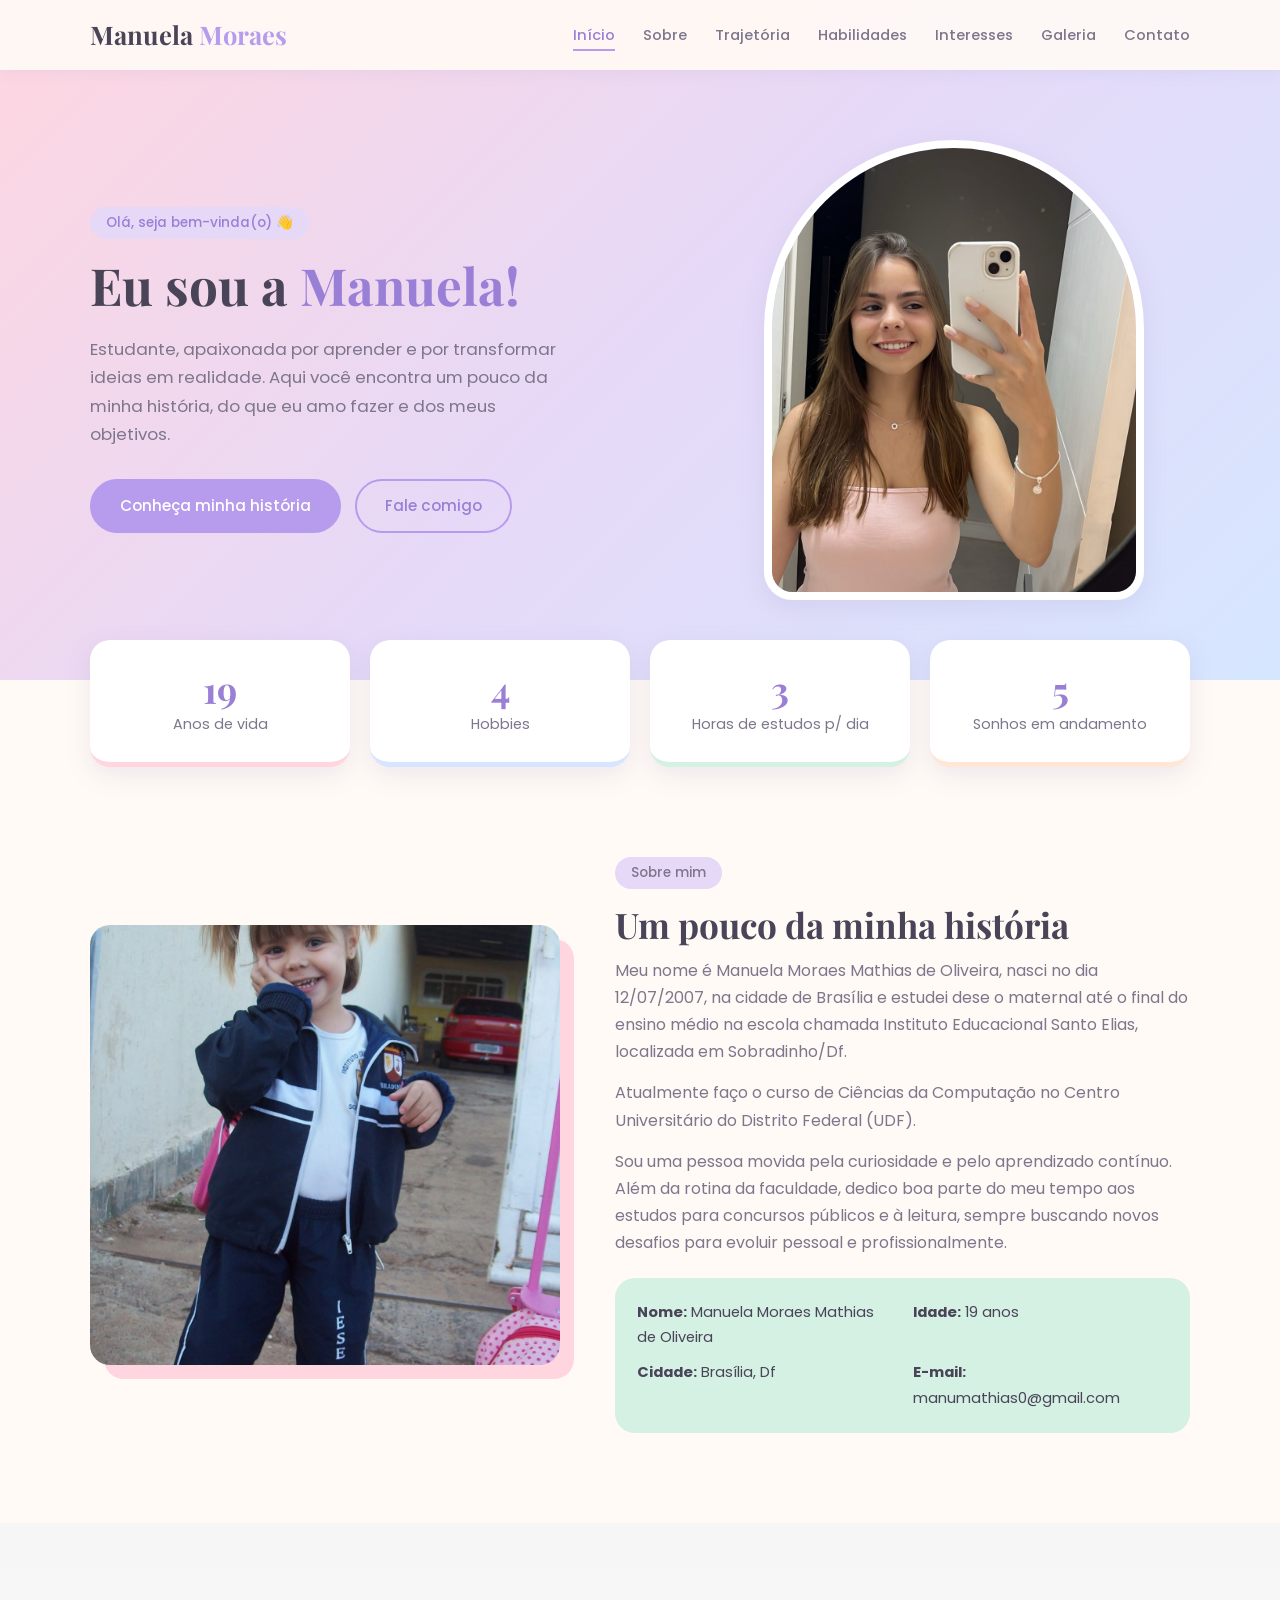
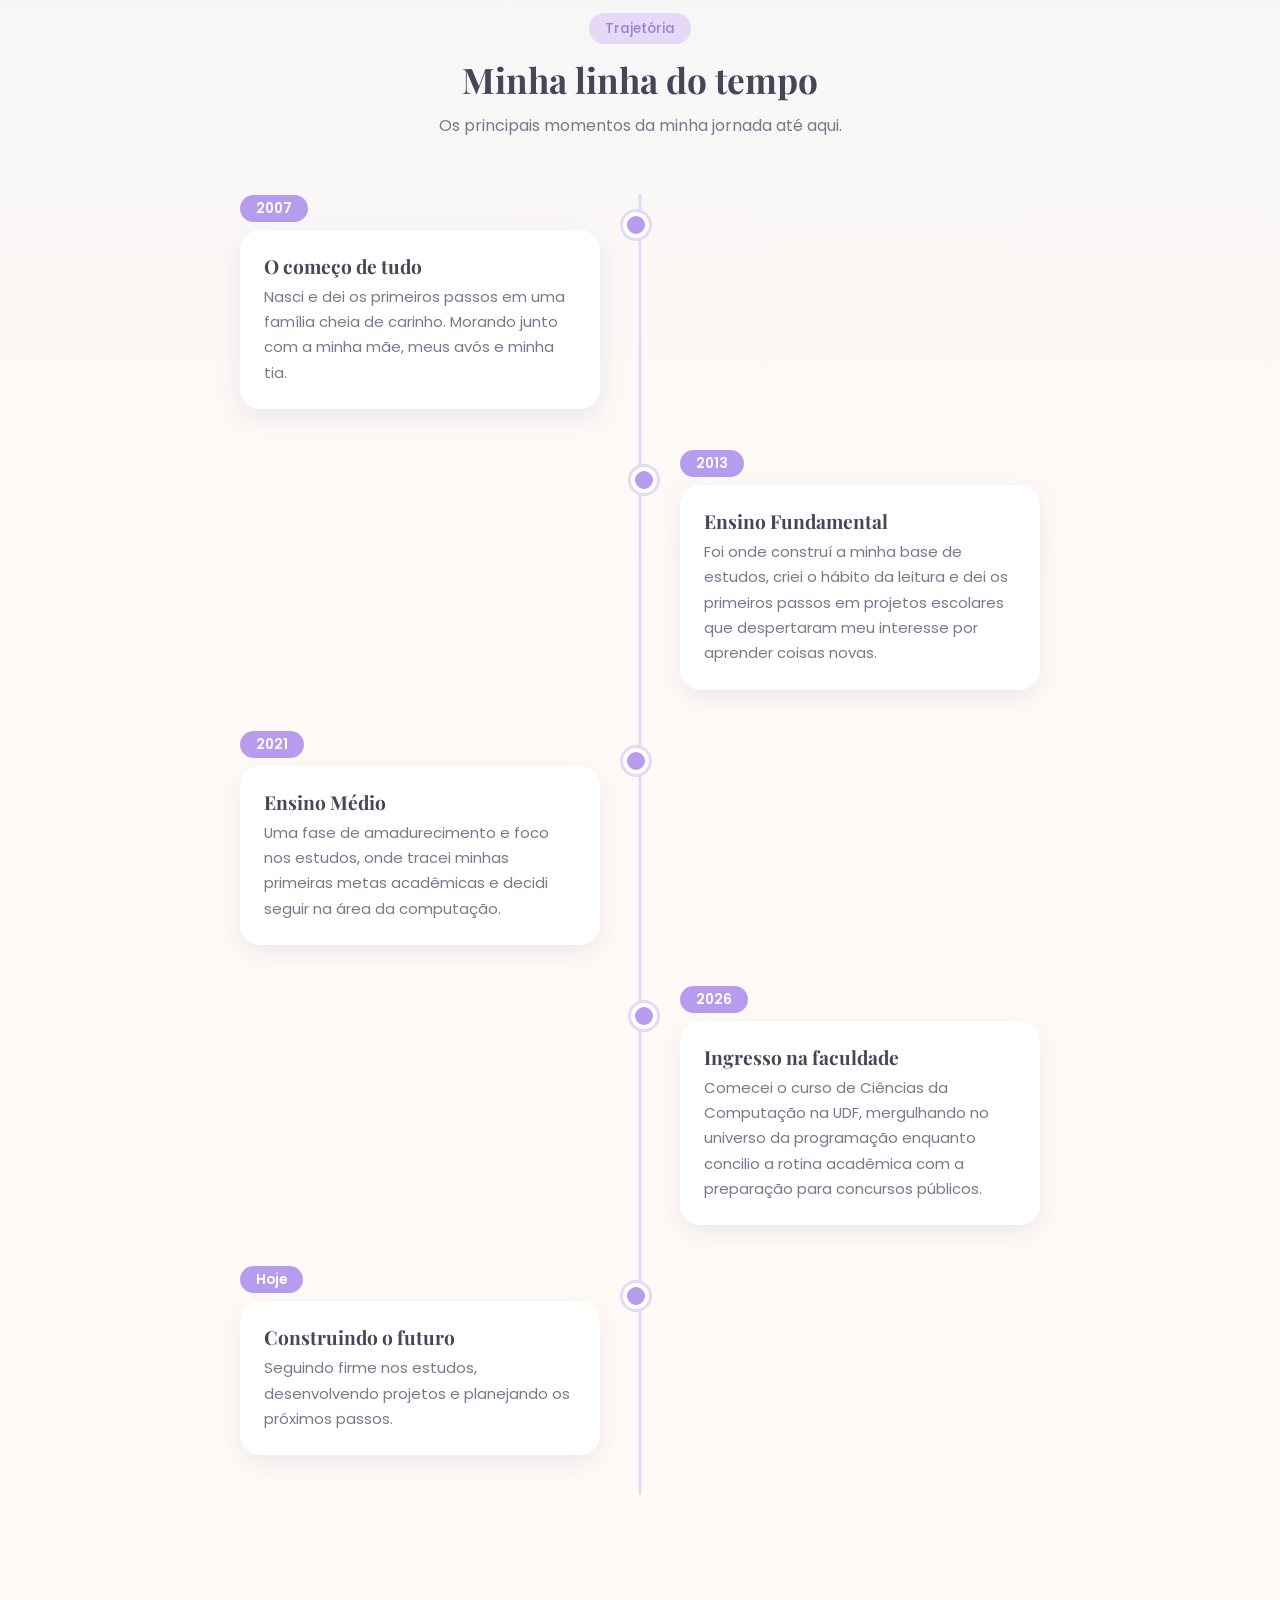
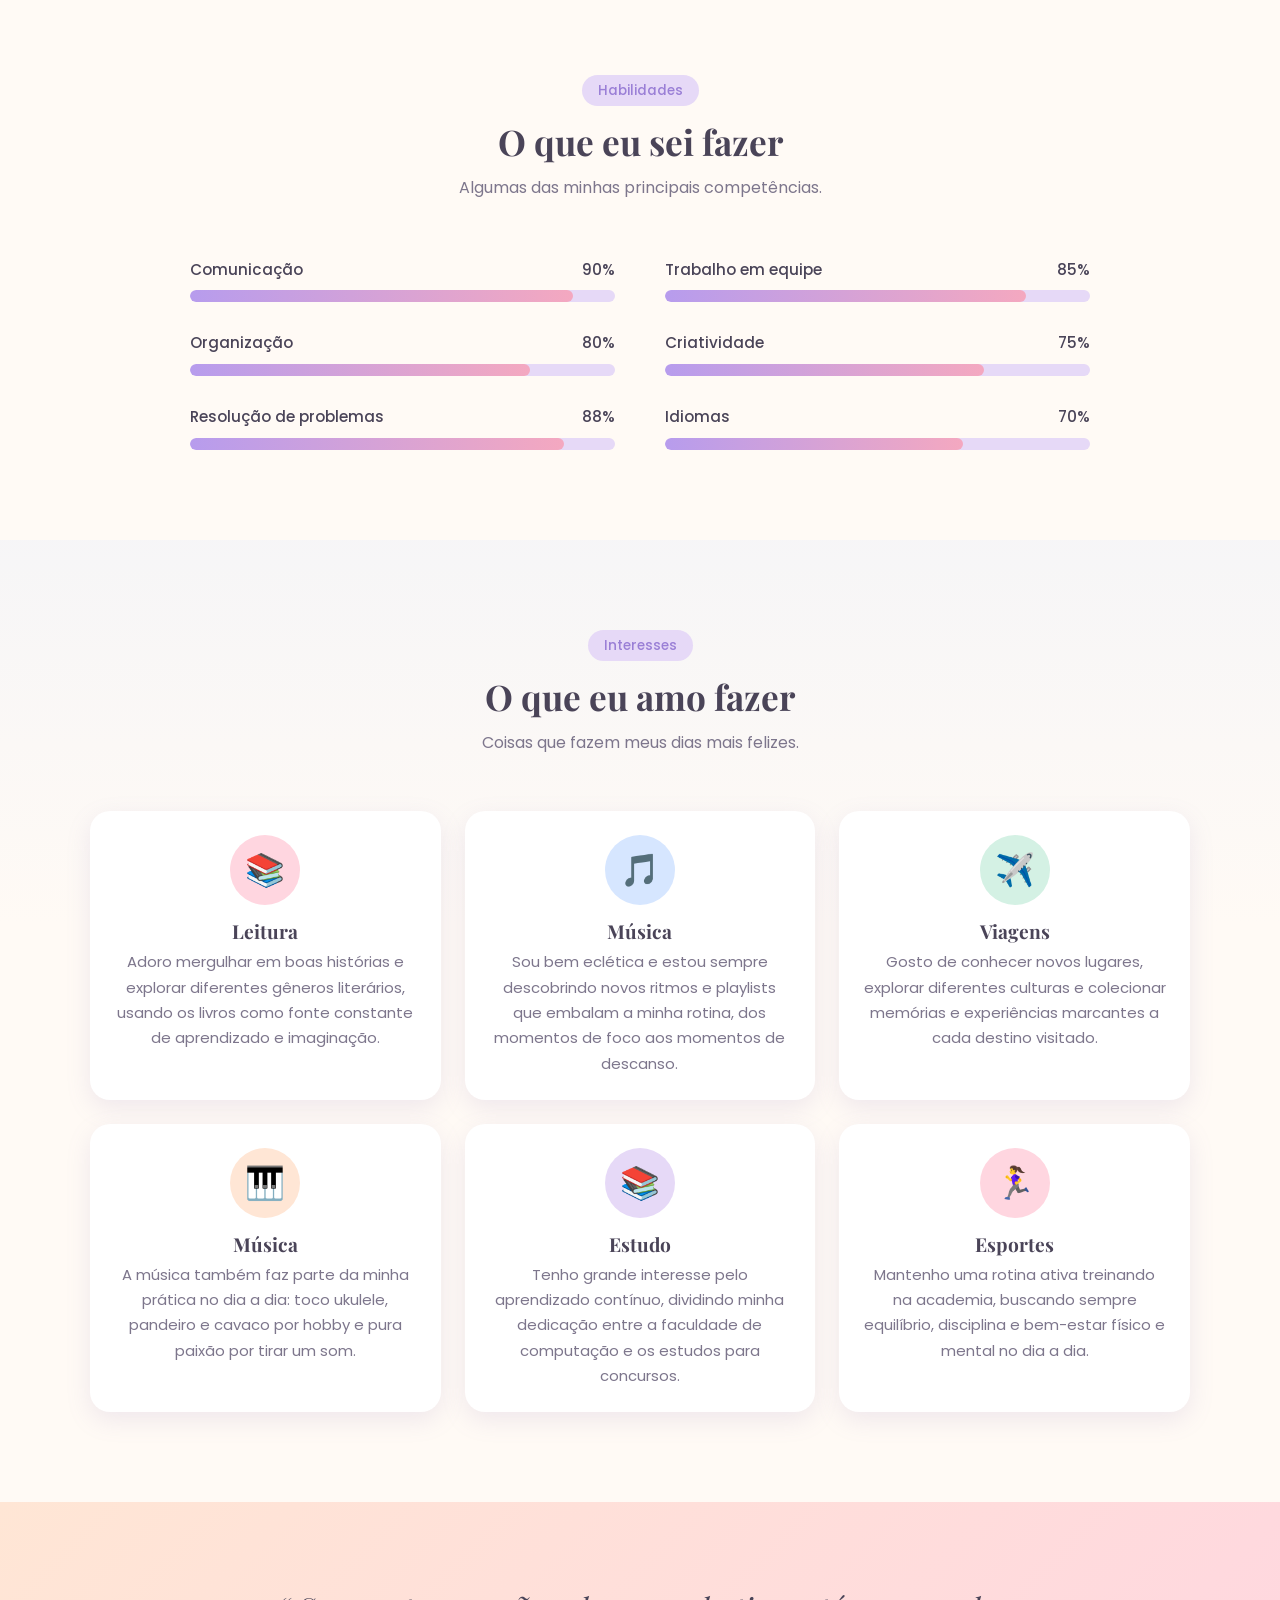
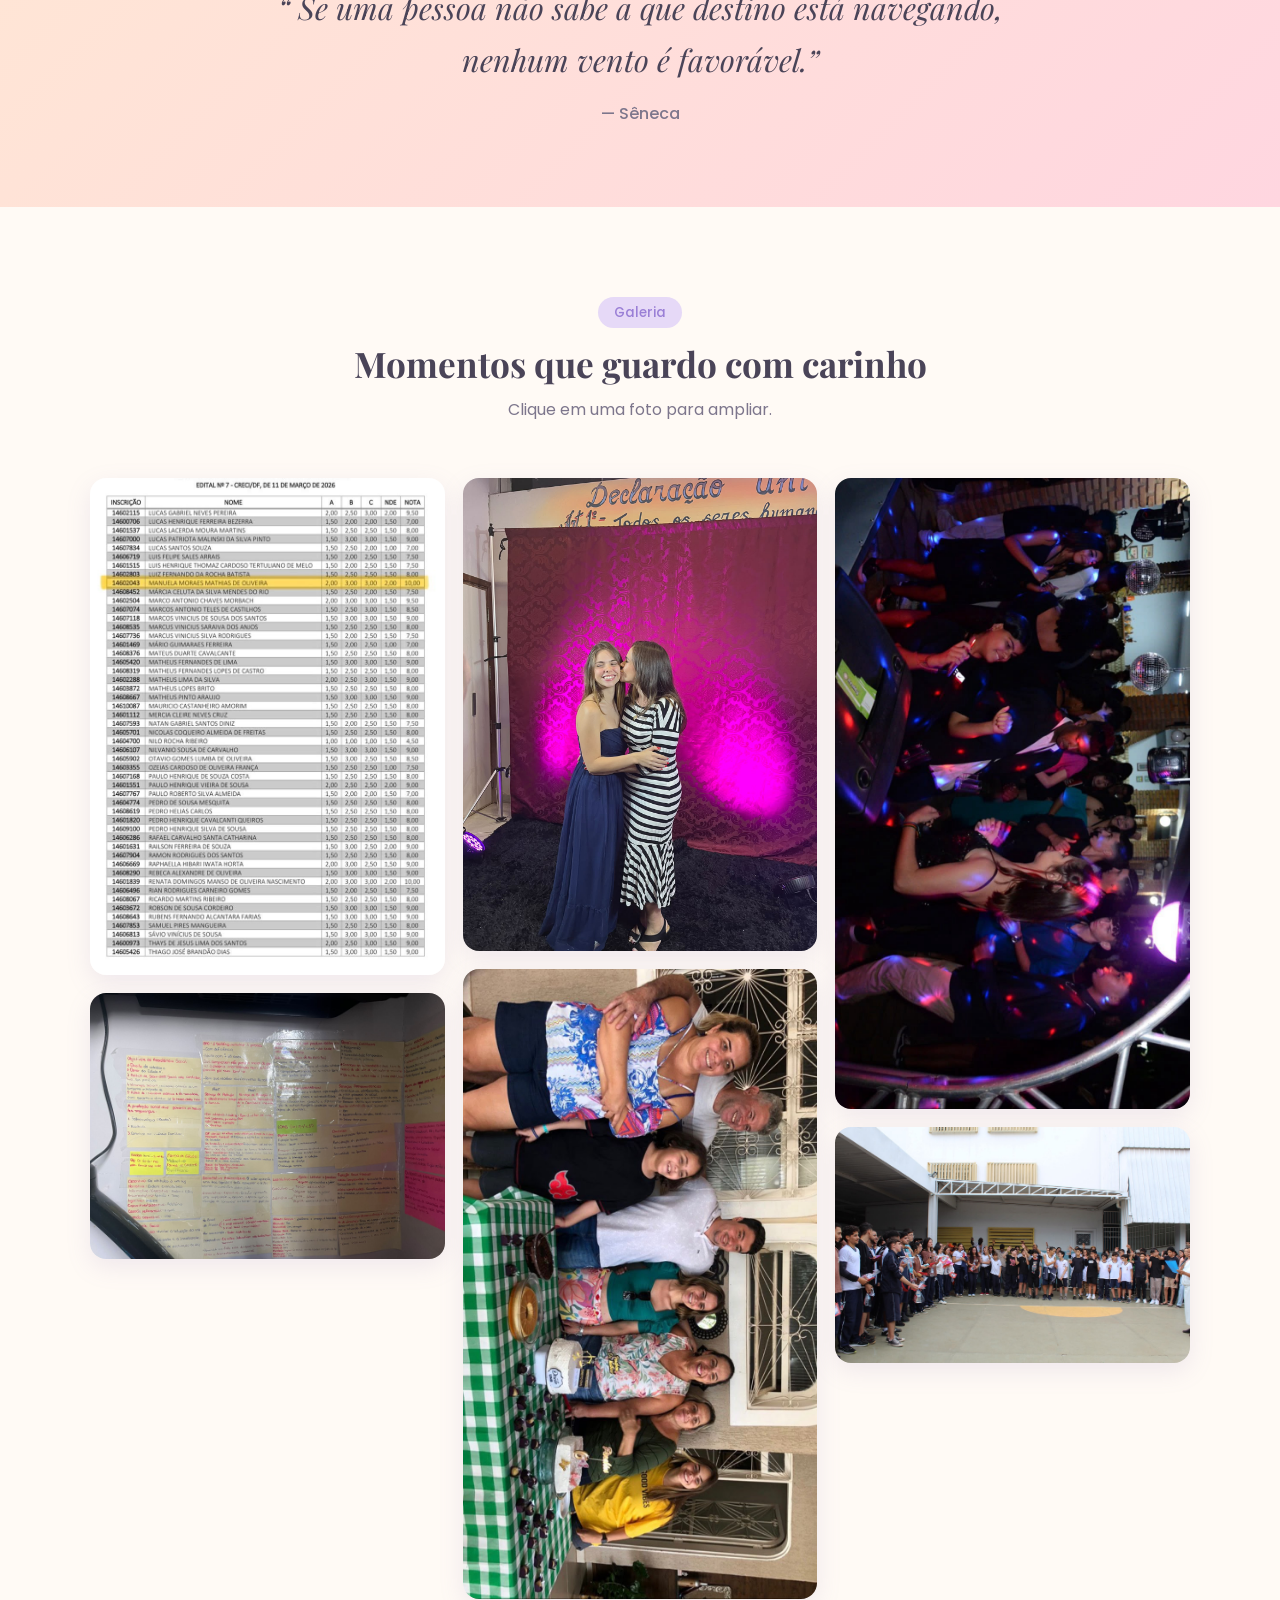
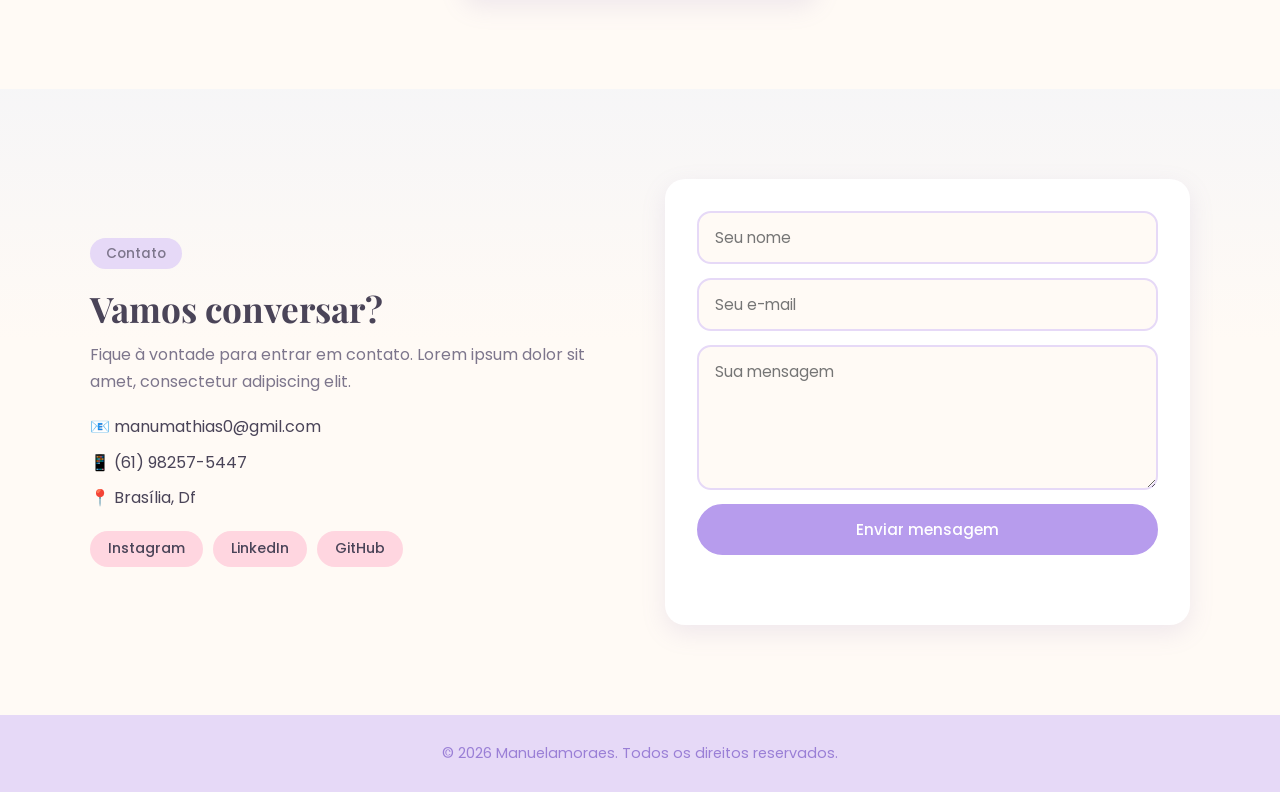
==== index.html @ 5ec71174 "Add files via upload" ====
<!DOCTYPE html>
<html lang="pt-BR">
<head>
  <meta charset="UTF-8">
  <meta name="viewport" content="width=device-width, initial-scale=1.0">
  <title>Seu Nome | Biografia</title>
  <meta name="description" content="Site de biografia pessoal">
  <link rel="preconnect" href="https://fonts.googleapis.com">
  <link href="https://fonts.googleapis.com/css2?family=Playfair+Display:wght@600;700&family=Poppins:wght@300;400;500;600&display=swap" rel="stylesheet">
  <link rel="stylesheet" href="style.css">
</head>
<body>

  <!-- ========== MENU ========== -->
  <header class="header">
    <nav class="nav container">
      <a href="#inicio" class="logo">Manuela<span> Moraes</span></a>

      <button class="menu-btn" id="menuBtn" aria-label="Abrir menu">☰</button>

      <ul class="nav-links" id="navLinks">
        <li><a href="#inicio">Início</a></li>
        <li><a href="#sobre">Sobre</a></li>
        <li><a href="#trajetoria">Trajetória</a></li>
        <li><a href="#habilidades">Habilidades</a></li>
        <li><a href="#interesses">Interesses</a></li>
        <li><a href="#galeria">Galeria</a></li>
        <li><a href="#contato">Contato</a></li>
      </ul>
    </nav>
  </header>

  <main>

    <!-- ========== INÍCIO ========== -->
    <section class="hero" id="inicio">
      <div class="container hero-grid">
        <div class="hero-text">
          <p class="tag">Olá, seja bem-vinda(o) 👋</p>
          <h1>Eu sou a <span>Manuela!</span></h1>
          <p class="hero-sub">
            Estudante, apaixonada por aprender e por transformar ideias em realidade.
            Aqui você encontra um pouco da minha história, do que eu amo fazer
            e dos meus objetivos.
          </p>
          <div class="hero-buttons">
            <a href="#sobre" class="btn btn-primary">Conheça minha história</a>
            <a href="#contato" class="btn btn-outline">Fale comigo</a>
          </div>
        </div>

        <div class="hero-img">
          <!-- TROQUE A FOTO: coloque o caminho da sua imagem em src (ex: img/minha-foto.jpg) -->
          <img src="09.jpeg" alt="Foto de perfil">
        </div>
      </div>
    </section>

    <!-- ========== NÚMEROS ========== -->
    <section class="stats">
      <div class="container stats-grid">
        <div class="stat">
          <h3 class="counter" data-target="19">0</h3>
          <p>Anos de vida</p>
        </div>
        <div class="stat">
          <h3 class="counter" data-target="4">0</h3>
          <p>Hobbies</p>
        </div>
        <div class="stat">
          <h3 class="counter" data-target="3">0</h3>
          <p>Horas de estudos p/ dia</p>
        </div>
        <div class="stat">
          <h3 class="counter" data-target="5">0</h3>
          <p>Sonhos em andamento</p>
        </div>
      </div>
    </section>

    <!-- ========== SOBRE ========== -->
    <section class="section" id="sobre">
      <div class="container about-grid reveal">
        <div class="about-img">
          <img src="oi.jpeg" alt="Foto sobre mim">
        </div>

        <div class="about-text">
          <p class="tag">Sobre mim</p>
          <h2>Um pouco da minha história</h2>
          <p>
           Meu nome é Manuela Moraes Mathias de Oliveira, nasci no dia 12/07/2007, na cidade de Brasília e estudei dese o maternal até o final do ensino médio na escola chamada Instituto Educacional Santo Elias, localizada em Sobradinho/Df. 
          <p>
            Atualmente faço o curso de Ciências da Computação no Centro Universitário do Distrito Federal (UDF).
          </p>
          <p>
            Sou uma pessoa movida pela curiosidade e pelo aprendizado contínuo. Além da rotina da faculdade, dedico boa parte do meu tempo aos estudos para concursos públicos e à leitura, sempre buscando novos desafios para evoluir pessoal e profissionalmente. 
          </p>

          <ul class="info-list">
            <li><strong>Nome:</strong> Manuela Moraes Mathias de Oliveira</li>
            <li><strong>Idade:</strong> 19 anos</li>
            <li><strong>Cidade:</strong> Brasília, Df</li>
            <li><strong>E-mail:</strong> manumathias0@gmail.com</li>
          </ul>
        </div>
      </div>
    </section>

    <!-- ========== TRAJETÓRIA ========== -->
    <section class="section section-alt" id="trajetoria">
      <div class="container">
        <div class="section-title reveal">
          <p class="tag">Trajetória</p>
          <h2>Minha linha do tempo</h2>
          <p>Os principais momentos da minha jornada até aqui.</p>
        </div>

        <div class="timeline">
          <div class="timeline-item reveal">
            <span class="year">2007</span>
            <div class="card">
              <h3>O começo de tudo</h3>
              <p>Nasci e dei os primeiros passos em uma família cheia de carinho. Morando junto com a minha mãe, meus avós e minha tia.</p>
            </div>
          </div>

          <div class="timeline-item reveal">
            <span class="year">2013</span>
            <div class="card">
              <h3>Ensino Fundamental</h3>
              <p>Foi onde construí a minha base de estudos, criei o hábito da leitura e dei os primeiros passos em projetos escolares que despertaram meu interesse por aprender coisas novas.</p>
            </div>
          </div>

          <div class="timeline-item reveal">
            <span class="year">2021</span>
            <div class="card">
              <h3>Ensino Médio</h3>
              <p>Uma fase de amadurecimento e foco nos estudos, onde tracei minhas primeiras metas acadêmicas e decidi seguir na área da computação.</p>
            </div>
          </div>

          <div class="timeline-item reveal">
            <span class="year">2026</span>
            <div class="card">
              <h3>Ingresso na faculdade</h3>
              <p>Comecei o curso de Ciências da Computação na UDF, mergulhando no universo da programação enquanto concilio a rotina acadêmica com a preparação para concursos públicos.</p>
            </div>
          </div>

          <div class="timeline-item reveal">
            <span class="year">Hoje</span>
            <div class="card">
              <h3>Construindo o futuro</h3>
              <p>Seguindo firme nos estudos, desenvolvendo projetos e planejando os próximos passos.</p>
            </div>
          </div>
        </div>
      </div>
    </section>

    <!-- ========== HABILIDADES ========== -->
    <section class="section" id="habilidades">
      <div class="container">
        <div class="section-title reveal">
          <p class="tag">Habilidades</p>
          <h2>O que eu sei fazer</h2>
          <p>Algumas das minhas principais competências.</p>
        </div>

        <div class="skills-grid reveal">
          <div class="skill">
            <div class="skill-top"><span>Comunicação</span><span>90%</span></div>
            <div class="bar"><div class="bar-fill" data-width="90"></div></div>
          </div>
          <div class="skill">
            <div class="skill-top"><span>Trabalho em equipe</span><span>85%</span></div>
            <div class="bar"><div class="bar-fill" data-width="85"></div></div>
          </div>
          <div class="skill">
            <div class="skill-top"><span>Organização</span><span>80%</span></div>
            <div class="bar"><div class="bar-fill" data-width="80"></div></div>
          </div>
          <div class="skill">
            <div class="skill-top"><span>Criatividade</span><span>75%</span></div>
            <div class="bar"><div class="bar-fill" data-width="75"></div></div>
          </div>
          <div class="skill">
            <div class="skill-top"><span>Resolução de problemas</span><span>88%</span></div>
            <div class="bar"><div class="bar-fill" data-width="88"></div></div>
          </div>
          <div class="skill">
            <div class="skill-top"><span>Idiomas</span><span>70%</span></div>
            <div class="bar"><div class="bar-fill" data-width="70"></div></div>
          </div>
        </div>
      </div>
    </section>

    <!-- ========== INTERESSES ========== -->
    <section class="section section-alt" id="interesses">
      <div class="container">
        <div class="section-title reveal">
          <p class="tag">Interesses</p>
          <h2>O que eu amo fazer</h2>
          <p>Coisas que fazem meus dias mais felizes.</p>
        </div>

        <div class="cards-grid">
          <article class="card interest reveal">
            <span class="emoji">📚</span>
            <h3>Leitura</h3>
            <p>Adoro mergulhar em boas histórias e explorar diferentes gêneros literários, usando os livros como fonte constante de aprendizado e imaginação.</p>
          </article>
          <article class="card interest reveal">
            <span class="emoji">🎵</span>
            <h3>Música</h3>
            <p>Sou bem eclética e estou sempre descobrindo novos ritmos e playlists que embalam a minha rotina, dos momentos de foco aos momentos de descanso.</p>
          </article>
          <article class="card interest reveal">
            <span class="emoji">✈️</span>
            <h3>Viagens</h3>
            <p>Gosto de conhecer novos lugares, explorar diferentes culturas e colecionar memórias e experiências marcantes a cada destino visitado.</p>
          </article>
          <article class="card interest reveal">
            <span class="emoji">🎹</span>
            <h3>Música</h3>
            <p>A música também faz parte da minha prática no dia a dia: toco ukulele, pandeiro e cavaco por hobby e pura paixão por tirar um som.</p>
          </article>
          <article class="card interest reveal">
            <span class="emoji">📚</span>
            <h3>Estudo</h3>
            <p>Tenho grande interesse pelo aprendizado contínuo, dividindo minha dedicação entre a faculdade de computação e os estudos para concursos.</p>
          </article>
          <article class="card interest reveal">
            <span class="emoji">🏃‍♀️</span>
            <h3>Esportes</h3>
            <p>Mantenho uma rotina ativa treinando na academia, buscando sempre equilíbrio, disciplina e bem-estar físico e mental no dia a dia.</p>
          </article>
        </div>
      </div>
    </section>

    <!-- ========== CITAÇÃO ========== -->
    <section class="quote">
      <div class="container reveal">
        <blockquote>
          “ Se uma pessoa não sabe a que destino está navegando, nenhum vento é favorável.”
        </blockquote>
        <p>— Sêneca</p>
      </div>
    </section>

    <!-- ========== GALERIA ========== -->
    <section class="section" id="galeria">
      <div class="container">
        <div class="section-title reveal">
          <p class="tag">Galeria</p>
          <h2>Momentos que guardo com carinho</h2>
          <p>Clique em uma foto para ampliar.</p>
        </div>

        <!-- TROQUE AS FOTOS: altere o src de cada imagem -->
        <div class="gallery">
          <img src="77.jpeg" alt="Foto 1">
          <img src="33.jpeg" alt="Foto 2">
          <img src="44.jpeg"Foto 3">
          <img src="55.jpeg" alt="Foto 4">
          <img src="66.jpeg" alt="Foto 5">
          <img src="22.jpeg" alt="Foto 6">
        </div>
      </div>
    </section>

    <!-- ========== CONTATO ========== -->
    <section class="section section-alt" id="contato">
      <div class="container contact-grid">
        <div class="contact-info reveal">
          <p class="tag">Contato</p>
          <h2>Vamos conversar?</h2>
          <p>
            Fique à vontade para entrar em contato. Lorem ipsum dolor sit amet,
            consectetur adipiscing elit.
          </p>
          <ul>
            <li>📧 manumathias0@gmil.com</li>
            <li>📱 (61) 98257-5447 </li>
            <li>📍 Brasília, Df</li>
          </ul>
          <div class="social">
            <a href="#" aria-label="Instagram">Instagram</a>
            <a href="#" aria-label="LinkedIn">LinkedIn</a>
            <a href="#" aria-label="GitHub">GitHub</a>
          </div>
        </div>

        <form class="contact-form reveal" id="contactForm">
          <input type="text" id="nome" placeholder="Seu nome" required>
          <input type="email" id="email" placeholder="Seu e-mail" required>
          <textarea id="mensagem" rows="5" placeholder="Sua mensagem" required></textarea>
          <button type="submit" class="btn btn-primary">Enviar mensagem</button>
          <p class="form-msg" id="formMsg"></p>
        </form>
      </div>
    </section>

  </main>

  <!-- ========== RODAPÉ ========== -->
  <footer class="footer">
    <p>© <span id="ano"></span> Manuelamoraes. Todos os direitos reservados.</p>
  </footer>

  <!-- Janela para ampliar fotos -->
  <div class="lightbox" id="lightbox">
    <span class="close" id="closeLightbox">&times;</span>
    <img src="" alt="Foto ampliada" id="lightboxImg">
  </div>

  <button class="to-top" id="toTop" aria-label="Voltar ao topo">↑</button>

  <script src="script.js"></script>
</body>
</html>
---- style.css ----
/* ==========================================
   CORES (altere aqui para mudar o site todo)
   ========================================== */
:root {
  --rosa: #ffd6e0;
  --lilas: #e6d9f7;
  --azul: #d6e6ff;
  --menta: #d4f1e4;
  --pessego: #ffe6d5;
  --creme: #fffaf5;

  --destaque: #b79ced;       /* cor dos botões e detalhes */
  --destaque-escuro: #9a7fd6;
  --texto: #4a4458;
  --texto-claro: #7d768c;
  --branco: #ffffff;

  --sombra: 0 8px 25px rgba(150, 130, 190, 0.15);
  --raio: 20px;
}

/* ==========================================
   BASE
   ========================================== */
* {
  margin: 0;
  padding: 0;
  box-sizing: border-box;
}

html {
  scroll-behavior: smooth;
}

body {
  font-family: 'Poppins', sans-serif;
  background: var(--creme);
  color: var(--texto);
  line-height: 1.7;
}

img {
  max-width: 100%;
  display: block;
}

a {
  text-decoration: none;
  color: inherit;
}

ul {
  list-style: none;
}

.container {
  width: 90%;
  max-width: 1100px;
  margin: 0 auto;
}

h1, h2, h3 {
  font-family: 'Playfair Display', serif;
  line-height: 1.25;
}

.tag {
  display: inline-block;
  background: var(--lilas);
  color: var(--destaque-escuro);
  padding: 4px 16px;
  border-radius: 50px;
  font-size: 0.85rem;
  font-weight: 500;
  margin-bottom: 14px;
}

/* ==========================================
   BOTÕES
   ========================================== */
.btn {
  display: inline-block;
  padding: 12px 28px;
  border-radius: 50px;
  font-weight: 500;
  font-size: 0.95rem;
  border: 2px solid var(--destaque);
  cursor: pointer;
  transition: 0.3s;
  font-family: inherit;
}

.btn-primary {
  background: var(--destaque);
  color: var(--branco);
}

.btn-primary:hover {
  background: var(--destaque-escuro);
  border-color: var(--destaque-escuro);
  transform: translateY(-3px);
}

.btn-outline {
  background: transparent;
  color: var(--destaque-escuro);
}

.btn-outline:hover {
  background: var(--lilas);
  transform: translateY(-3px);
}

/* ==========================================
   MENU
   ========================================== */
.header {
  position: fixed;
  top: 0;
  width: 100%;
  background: rgba(255, 250, 245, 0.92);
  backdrop-filter: blur(8px);
  z-index: 100;
  box-shadow: 0 2px 15px rgba(150, 130, 190, 0.1);
}

.nav {
  display: flex;
  justify-content: space-between;
  align-items: center;
  height: 70px;
}

.logo {
  font-family: 'Playfair Display', serif;
  font-size: 1.6rem;
  font-weight: 700;
}

.logo span {
  color: var(--destaque);
}

.nav-links {
  display: flex;
  gap: 28px;
}

.nav-links a {
  font-size: 0.92rem;
  font-weight: 500;
  color: var(--texto-claro);
  padding-bottom: 4px;
  border-bottom: 2px solid transparent;
  transition: 0.3s;
}

.nav-links a:hover,
.nav-links a.active {
  color: var(--destaque-escuro);
  border-color: var(--destaque);
}

.menu-btn {
  display: none;
  background: none;
  border: none;
  font-size: 1.8rem;
  color: var(--texto);
  cursor: pointer;
}

/* ==========================================
   INÍCIO (HERO)
   ========================================== */
.hero {
  padding: 140px 0 80px;
  background: linear-gradient(135deg, var(--rosa) 0%, var(--lilas) 50%, var(--azul) 100%);
}

.hero-grid {
  display: grid;
  grid-template-columns: 1.1fr 0.9fr;
  gap: 50px;
  align-items: center;
}

.hero-text h1 {
  font-size: 3.2rem;
  margin-bottom: 18px;
}

.hero-text h1 span {
  color: var(--destaque-escuro);
}

.hero-sub {
  color: var(--texto-claro);
  font-size: 1.05rem;
  margin-bottom: 30px;
  max-width: 480px;
}

.hero-buttons {
  display: flex;
  gap: 14px;
  flex-wrap: wrap;
}

.hero-img img {
  width: 100%;
  max-width: 380px;
  height: 460px;
  object-fit: cover;
  margin: 0 auto;
  border-radius: 200px 200px 30px 30px;
  border: 8px solid var(--branco);
  box-shadow: var(--sombra);
}

/* ==========================================
   NÚMEROS
   ========================================== */
.stats {
  margin-top: -40px;
  position: relative;
  z-index: 2;
}

.stats-grid {
  display: grid;
  grid-template-columns: repeat(4, 1fr);
  gap: 20px;
}

.stat {
  background: var(--branco);
  padding: 26px 15px;
  border-radius: var(--raio);
  text-align: center;
  box-shadow: var(--sombra);
}

.stat:nth-child(1) { border-bottom: 5px solid var(--rosa); }
.stat:nth-child(2) { border-bottom: 5px solid var(--azul); }
.stat:nth-child(3) { border-bottom: 5px solid var(--menta); }
.stat:nth-child(4) { border-bottom: 5px solid var(--pessego); }

.stat h3 {
  font-size: 2.3rem;
  color: var(--destaque-escuro);
}

.stat p {
  color: var(--texto-claro);
  font-size: 0.9rem;
}

/* ==========================================
   SEÇÕES
   ========================================== */
.section {
  padding: 90px 0;
}

.section-alt {
  background: linear-gradient(180deg, var(--azul) -150%, var(--creme) 40%);
  background-color: #f6f1fb;
}

.section-title {
  text-align: center;
  max-width: 600px;
  margin: 0 auto 55px;
}

.section-title h2,
.about-text h2,
.contact-info h2 {
  font-size: 2.2rem;
  margin-bottom: 10px;
}

.section-title p:last-child {
  color: var(--texto-claro);
}

/* ==========================================
   SOBRE
   ========================================== */
.about-grid {
  display: grid;
  grid-template-columns: 0.9fr 1.1fr;
  gap: 55px;
  align-items: center;
}

.about-img img {
  width: 100%;
  height: 440px;
  object-fit: cover;
  border-radius: var(--raio);
  box-shadow: 14px 14px 0 var(--rosa);
}

.about-text p {
  margin-bottom: 14px;
  color: var(--texto-claro);
}

.info-list {
  margin-top: 22px;
  display: grid;
  grid-template-columns: 1fr 1fr;
  gap: 10px 20px;
  background: var(--menta);
  padding: 22px;
  border-radius: var(--raio);
  font-size: 0.92rem;
}

.info-list strong {
  color: var(--texto);
}

/* ==========================================
   LINHA DO TEMPO
   ========================================== */
.timeline {
  position: relative;
  max-width: 800px;
  margin: 0 auto;
}

.timeline::before {
  content: '';
  position: absolute;
  left: 50%;
  top: 0;
  bottom: 0;
  width: 3px;
  background: var(--lilas);
  transform: translateX(-50%);
}

.timeline-item {
  position: relative;
  width: 50%;
  padding: 0 40px 40px 0;
}

.timeline-item:nth-child(even) {
  margin-left: 50%;
  padding: 0 0 40px 40px;
}

.timeline-item::after {
  content: '';
  position: absolute;
  top: 18px;
  right: -9px;
  width: 18px;
  height: 18px;
  background: var(--destaque);
  border: 4px solid var(--branco);
  border-radius: 50%;
  box-shadow: 0 0 0 3px var(--lilas);
}

.timeline-item:nth-child(even)::after {
  right: auto;
  left: -9px;
}

.year {
  display: inline-block;
  background: var(--destaque);
  color: var(--branco);
  padding: 2px 16px;
  border-radius: 50px;
  font-size: 0.85rem;
  font-weight: 600;
  margin-bottom: 8px;
}

/* ==========================================
   CARTÕES
   ========================================== */
.card {
  background: var(--branco);
  padding: 24px;
  border-radius: var(--raio);
  box-shadow: var(--sombra);
  transition: 0.3s;
}

.card:hover {
  transform: translateY(-6px);
}

.card h3 {
  font-size: 1.2rem;
  margin-bottom: 6px;
}

.card p {
  color: var(--texto-claro);
  font-size: 0.93rem;
}

.cards-grid {
  display: grid;
  grid-template-columns: repeat(3, 1fr);
  gap: 24px;
}

.interest {
  text-align: center;
}

.interest .emoji {
  display: grid;
  place-items: center;
  width: 70px;
  height: 70px;
  margin: 0 auto 14px;
  font-size: 2rem;
  border-radius: 50%;
}

.interest:nth-child(1) .emoji { background: var(--rosa); }
.interest:nth-child(2) .emoji { background: var(--azul); }
.interest:nth-child(3) .emoji { background: var(--menta); }
.interest:nth-child(4) .emoji { background: var(--pessego); }
.interest:nth-child(5) .emoji { background: var(--lilas); }
.interest:nth-child(6) .emoji { background: var(--rosa); }

/* ==========================================
   HABILIDADES
   ========================================== */
.skills-grid {
  display: grid;
  grid-template-columns: 1fr 1fr;
  gap: 28px 50px;
  max-width: 900px;
  margin: 0 auto;
}

.skill-top {
  display: flex;
  justify-content: space-between;
  font-weight: 500;
  margin-bottom: 8px;
  font-size: 0.95rem;
}

.bar {
  height: 12px;
  background: var(--lilas);
  border-radius: 50px;
  overflow: hidden;
}

.bar-fill {
  height: 100%;
  width: 0;
  background: linear-gradient(90deg, var(--destaque), #f4a8c0);
  border-radius: 50px;
  transition: width 1.5s ease;
}

/* ==========================================
   CITAÇÃO
   ========================================== */
.quote {
  padding: 80px 0;
  text-align: center;
  background: linear-gradient(135deg, var(--pessego), var(--rosa));
}

.quote blockquote {
  font-family: 'Playfair Display', serif;
  font-size: 1.9rem;
  max-width: 760px;
  margin: 0 auto 14px;
  font-style: italic;
}

.quote p {
  color: var(--texto-claro);
  font-weight: 500;
}

/* ==========================================
   GALERIA
   ========================================== */
.gallery {
  columns: 3;
  column-gap: 18px;
}

.gallery img {
  width: 100%;
  margin-bottom: 18px;
  border-radius: 16px;
  cursor: zoom-in;
  box-shadow: var(--sombra);
  transition: 0.3s;
}

.gallery img:hover {
  transform: scale(1.03);
}

.lightbox {
  position: fixed;
  inset: 0;
  background: rgba(60, 50, 80, 0.85);
  display: none;
  justify-content: center;
  align-items: center;
  z-index: 200;
  padding: 20px;
}

.lightbox.open {
  display: flex;
}

.lightbox img {
  max-height: 90vh;
  border-radius: 14px;
}

.lightbox .close {
  position: absolute;
  top: 20px;
  right: 30px;
  color: var(--branco);
  font-size: 2.6rem;
  cursor: pointer;
}

/* ==========================================
   CONTATO
   ========================================== */
.contact-grid {
  display: grid;
  grid-template-columns: 1fr 1fr;
  gap: 50px;
  align-items: center;
}

.contact-info p {
  color: var(--texto-claro);
  margin-bottom: 18px;
}

.contact-info li {
  margin-bottom: 8px;
}

.social {
  display: flex;
  gap: 10px;
  flex-wrap: wrap;
  margin-top: 20px;
}

.social a {
  background: var(--rosa);
  padding: 6px 18px;
  border-radius: 50px;
  font-size: 0.88rem;
  font-weight: 500;
  transition: 0.3s;
}

.social a:hover {
  background: var(--destaque);
  color: var(--branco);
}

.contact-form {
  background: var(--branco);
  padding: 32px;
  border-radius: var(--raio);
  box-shadow: var(--sombra);
  display: flex;
  flex-direction: column;
  gap: 14px;
}

.contact-form input,
.contact-form textarea {
  padding: 13px 16px;
  border: 2px solid var(--lilas);
  border-radius: 14px;
  font-family: inherit;
  font-size: 0.95rem;
  background: var(--creme);
  color: var(--texto);
  resize: vertical;
}

.contact-form input:focus,
.contact-form textarea:focus {
  outline: none;
  border-color: var(--destaque);
}

.form-msg {
  text-align: center;
  font-weight: 500;
  color: var(--destaque-escuro);
  min-height: 24px;
}

/* ==========================================
   RODAPÉ E BOTÃO TOPO
   ========================================== */
.footer {
  background: var(--lilas);
  text-align: center;
  padding: 26px 0;
  font-size: 0.9rem;
  color: var(--destaque-escuro) ;
}

.to-top {
  position: fixed;
  bottom: 25px;
  right: 25px;
  width: 46px;
  height: 46px;
  border: none;
  border-radius: 50%;
  background: var(--destaque);
  color: var(--branco);
  font-size: 1.3rem;
  cursor: pointer;
  box-shadow: var(--sombra);
  opacity: 0;
  pointer-events: none;
  transition: 0.3s;
  z-index: 90;
}

.to-top.show {
  opacity: 1;
  pointer-events: auto;
}

/* ==========================================
   ANIMAÇÃO AO ROLAR
   ========================================== */
.reveal {
  opacity: 0;
  transform: translateY(35px);
  transition: 0.8s ease;
}

.reveal.visible {
  opacity: 1;
  transform: translateY(0);
}

/* ==========================================
   RESPONSIVO
   ========================================== */
@media (max-width: 900px) {
  .hero-grid,
  .about-grid,
  .contact-grid {
    grid-template-columns: 1fr;
  }

  .hero-text {
    text-align: center;
  }

  .hero-sub {
    margin-inline: auto;
  }

  .hero-buttons {
    justify-content: center;
  }

  .hero-text h1 {
    font-size: 2.5rem;
  }

  .stats-grid {
    grid-template-columns: repeat(2, 1fr);
  }

  .cards-grid {
    grid-template-columns: repeat(2, 1fr);
  }

  .gallery {
    columns: 2;
  }
}

@media (max-width: 768px) {
  .menu-btn {
    display: block;
  }

  .nav-links {
    position: absolute;
    top: 70px;
    left: 0;
    width: 100%;
    flex-direction: column;
    gap: 0;
    background: var(--creme);
    text-align: center;
    max-height: 0;
    overflow: hidden;
    transition: 0.4s;
    box-shadow: 0 10px 15px rgba(150, 130, 190, 0.1);
  }

  .nav-links.open {
    max-height: 420px;
  }

  .nav-links li a {
    display: block;
    padding: 14px;
    border: none;
  }

  /* Linha do tempo em coluna única */
  .timeline::before {
    left: 12px;
  }

  .timeline-item,
  .timeline-item:nth-child(even) {
    width: 100%;
    margin-left: 0;
    padding: 0 0 35px 45px;
  }

  .timeline-item::after,
  .timeline-item:nth-child(even)::after {
    left: 3px;
    right: auto;
  }

  .skills-grid {
    grid-template-columns: 1fr;
  }

  .quote blockquote {
    font-size: 1.45rem;
  }
}

@media (max-width: 520px) {
  .cards-grid {
    grid-template-columns: 1fr;
  }

  .gallery {
    columns: 1;
  }

  .info-list {
    grid-template-columns: 1fr;
  }

  .section {
    padding: 65px 0;
  }

  .hero-img img {
    height: 380px;
  }
}
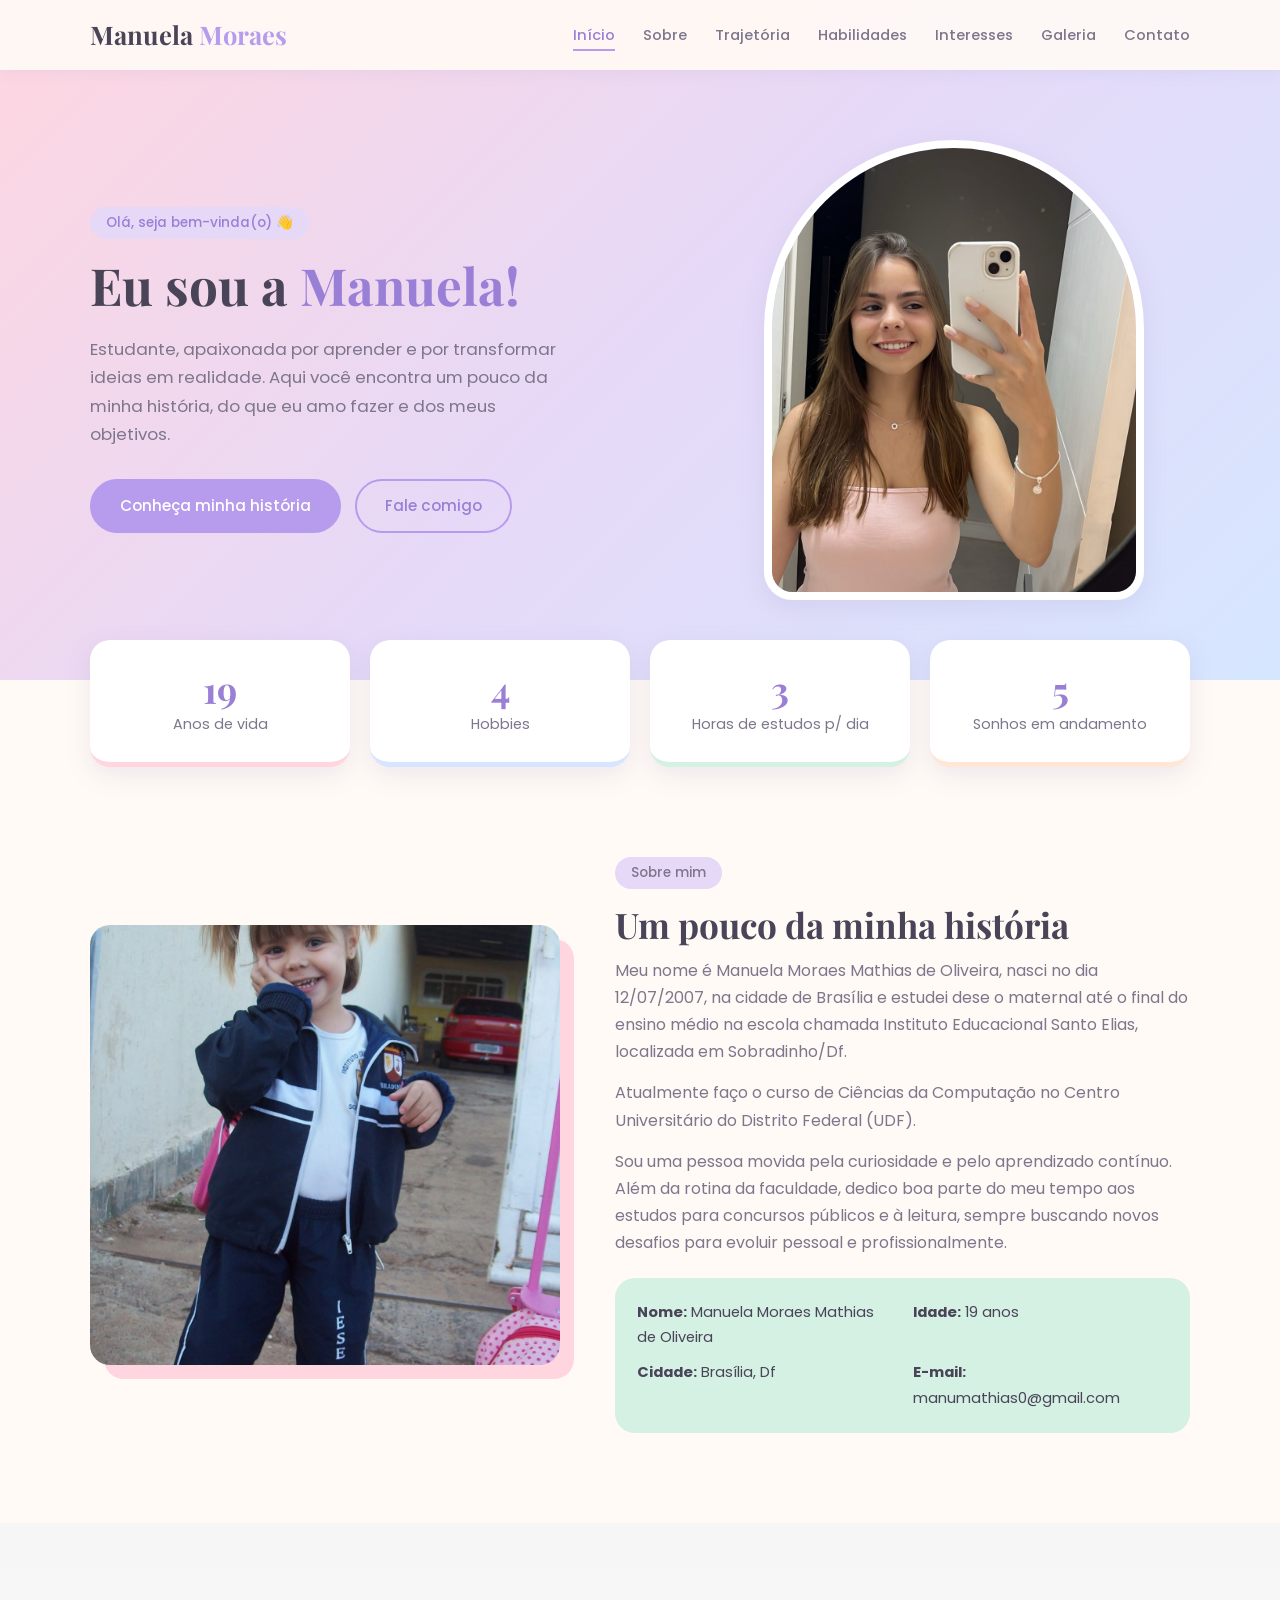
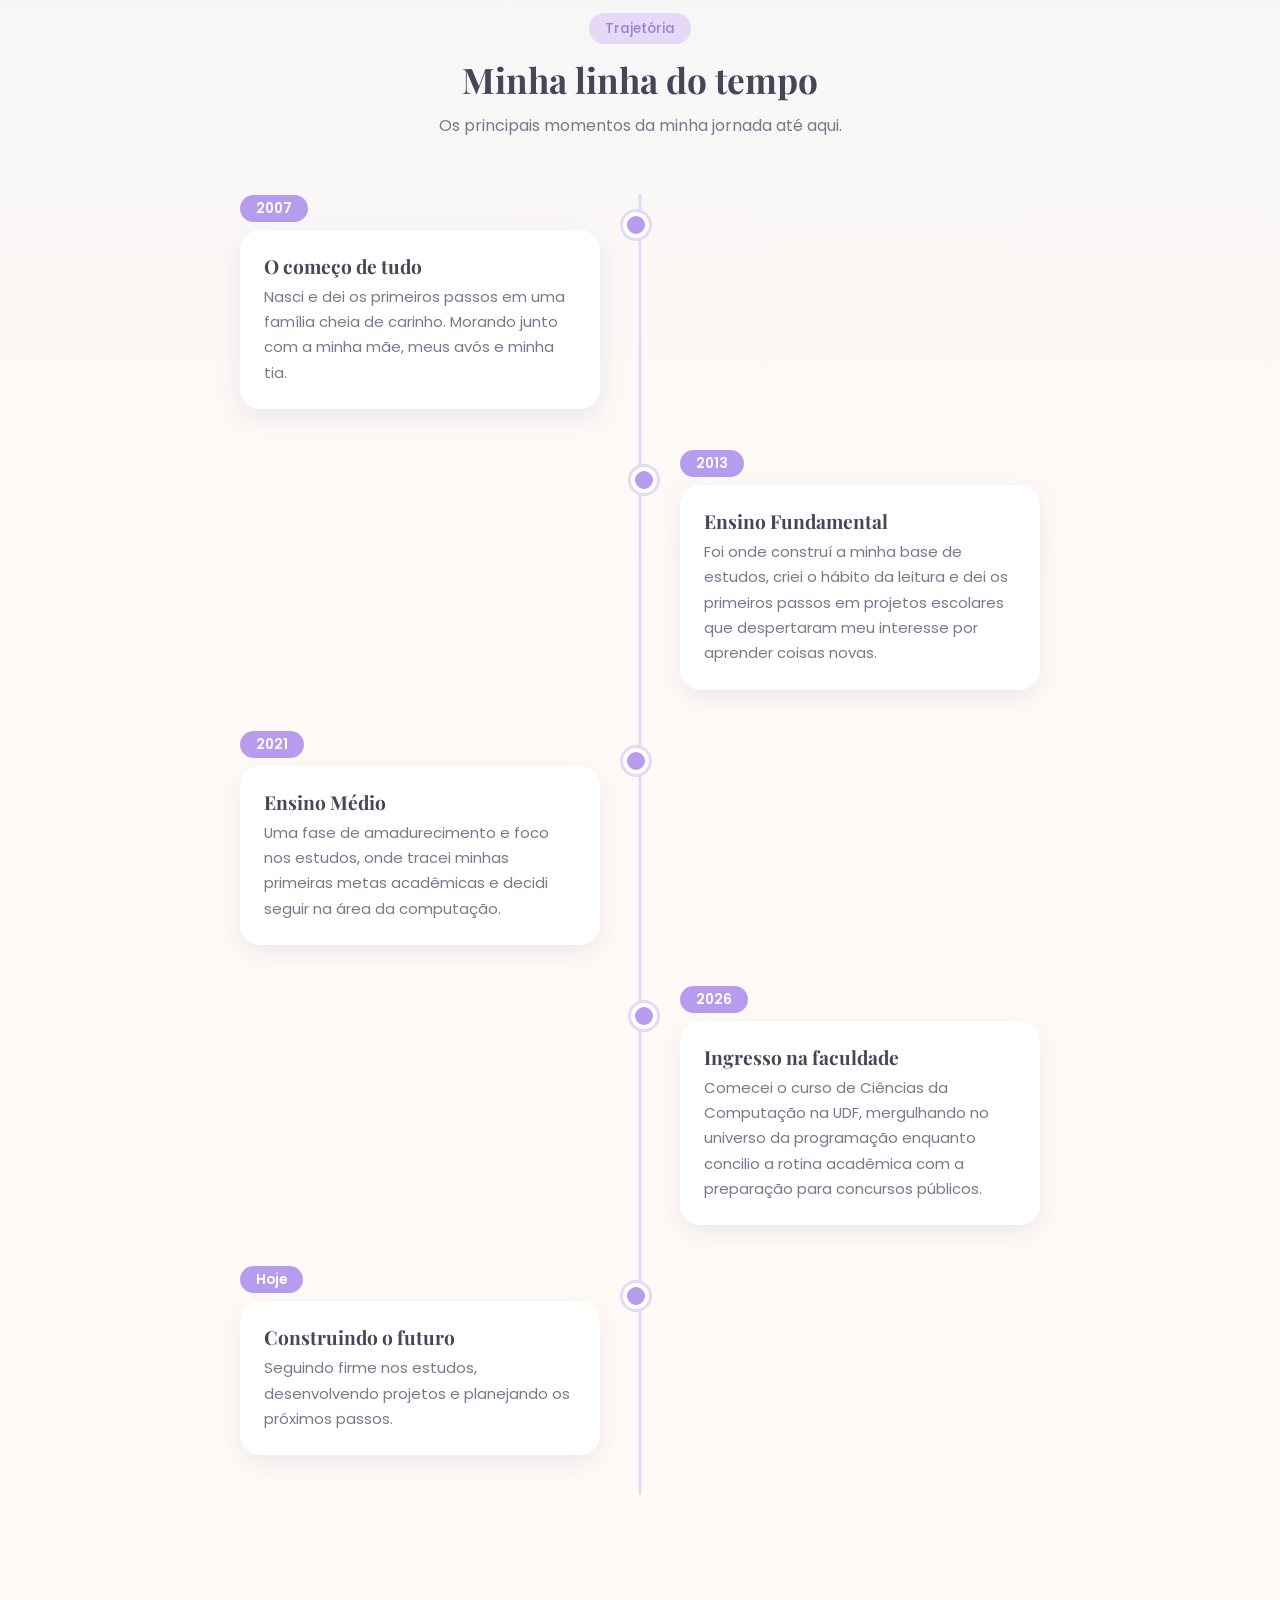
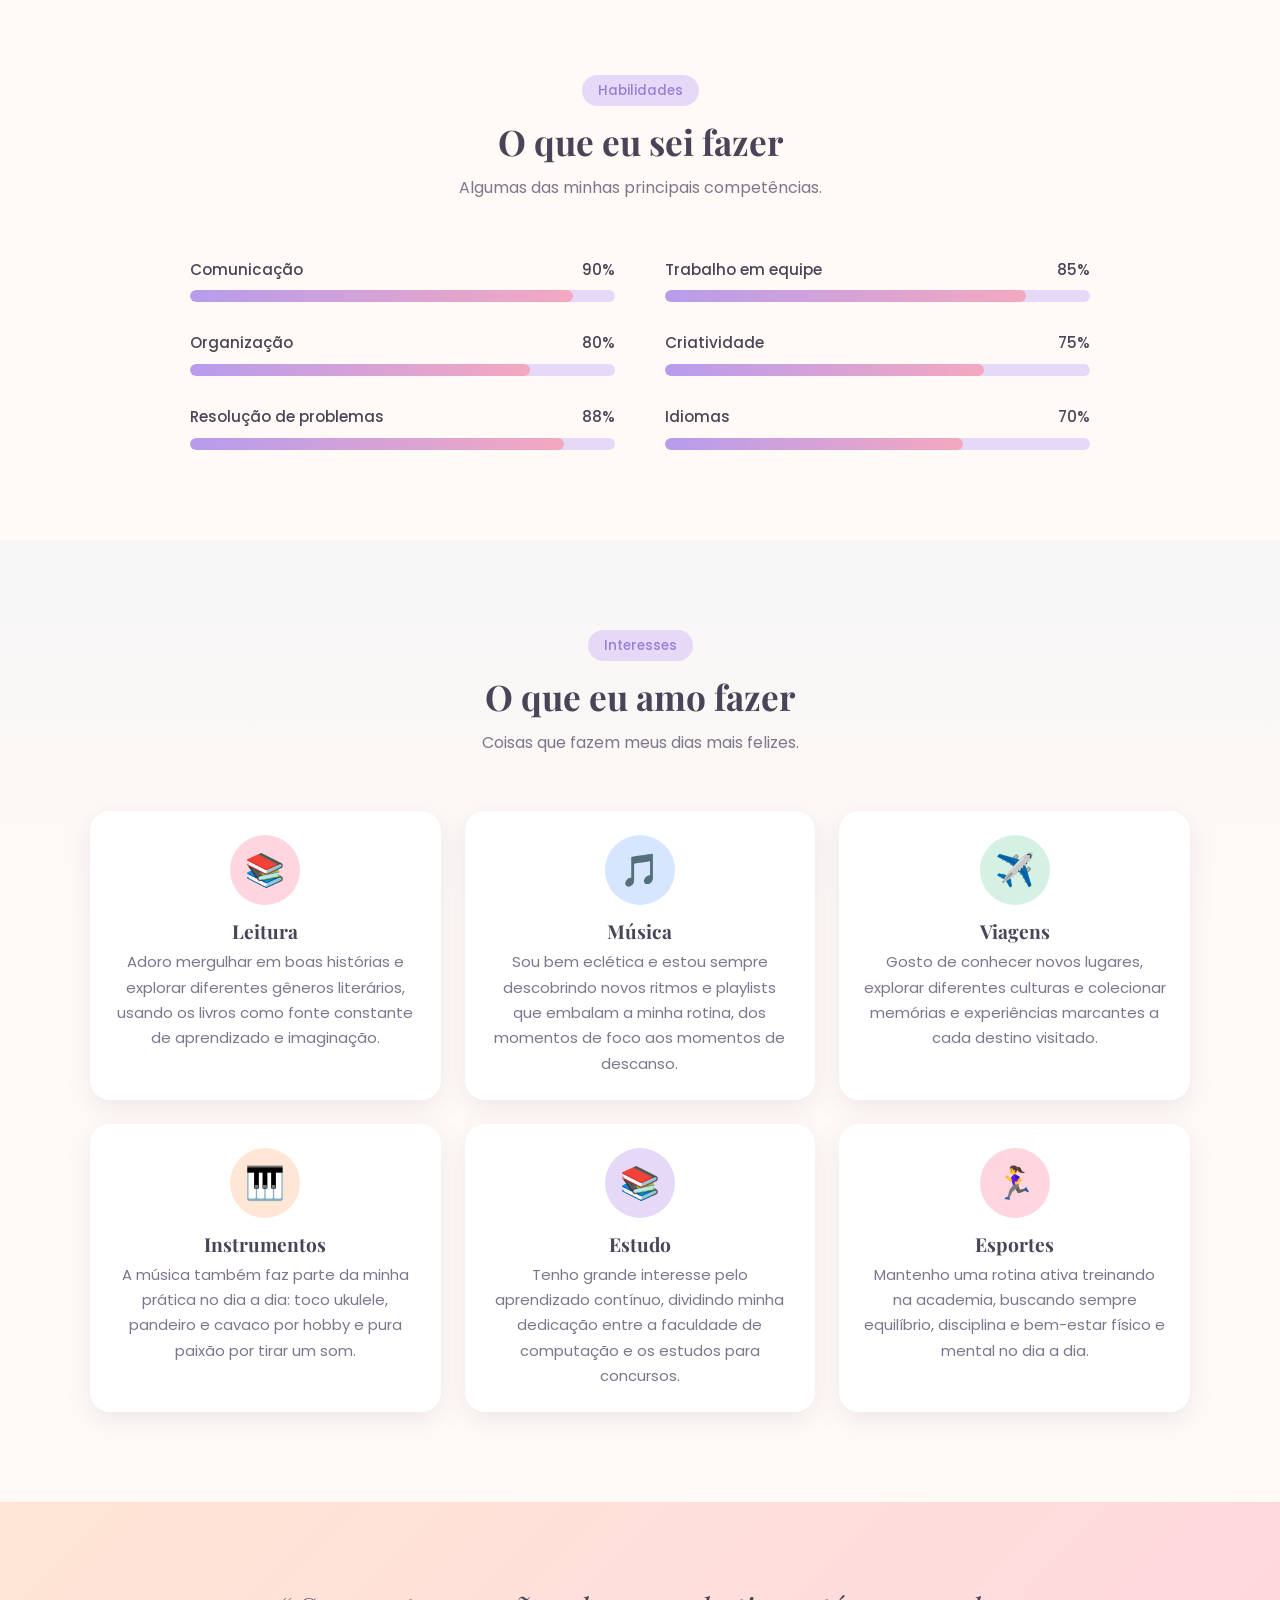
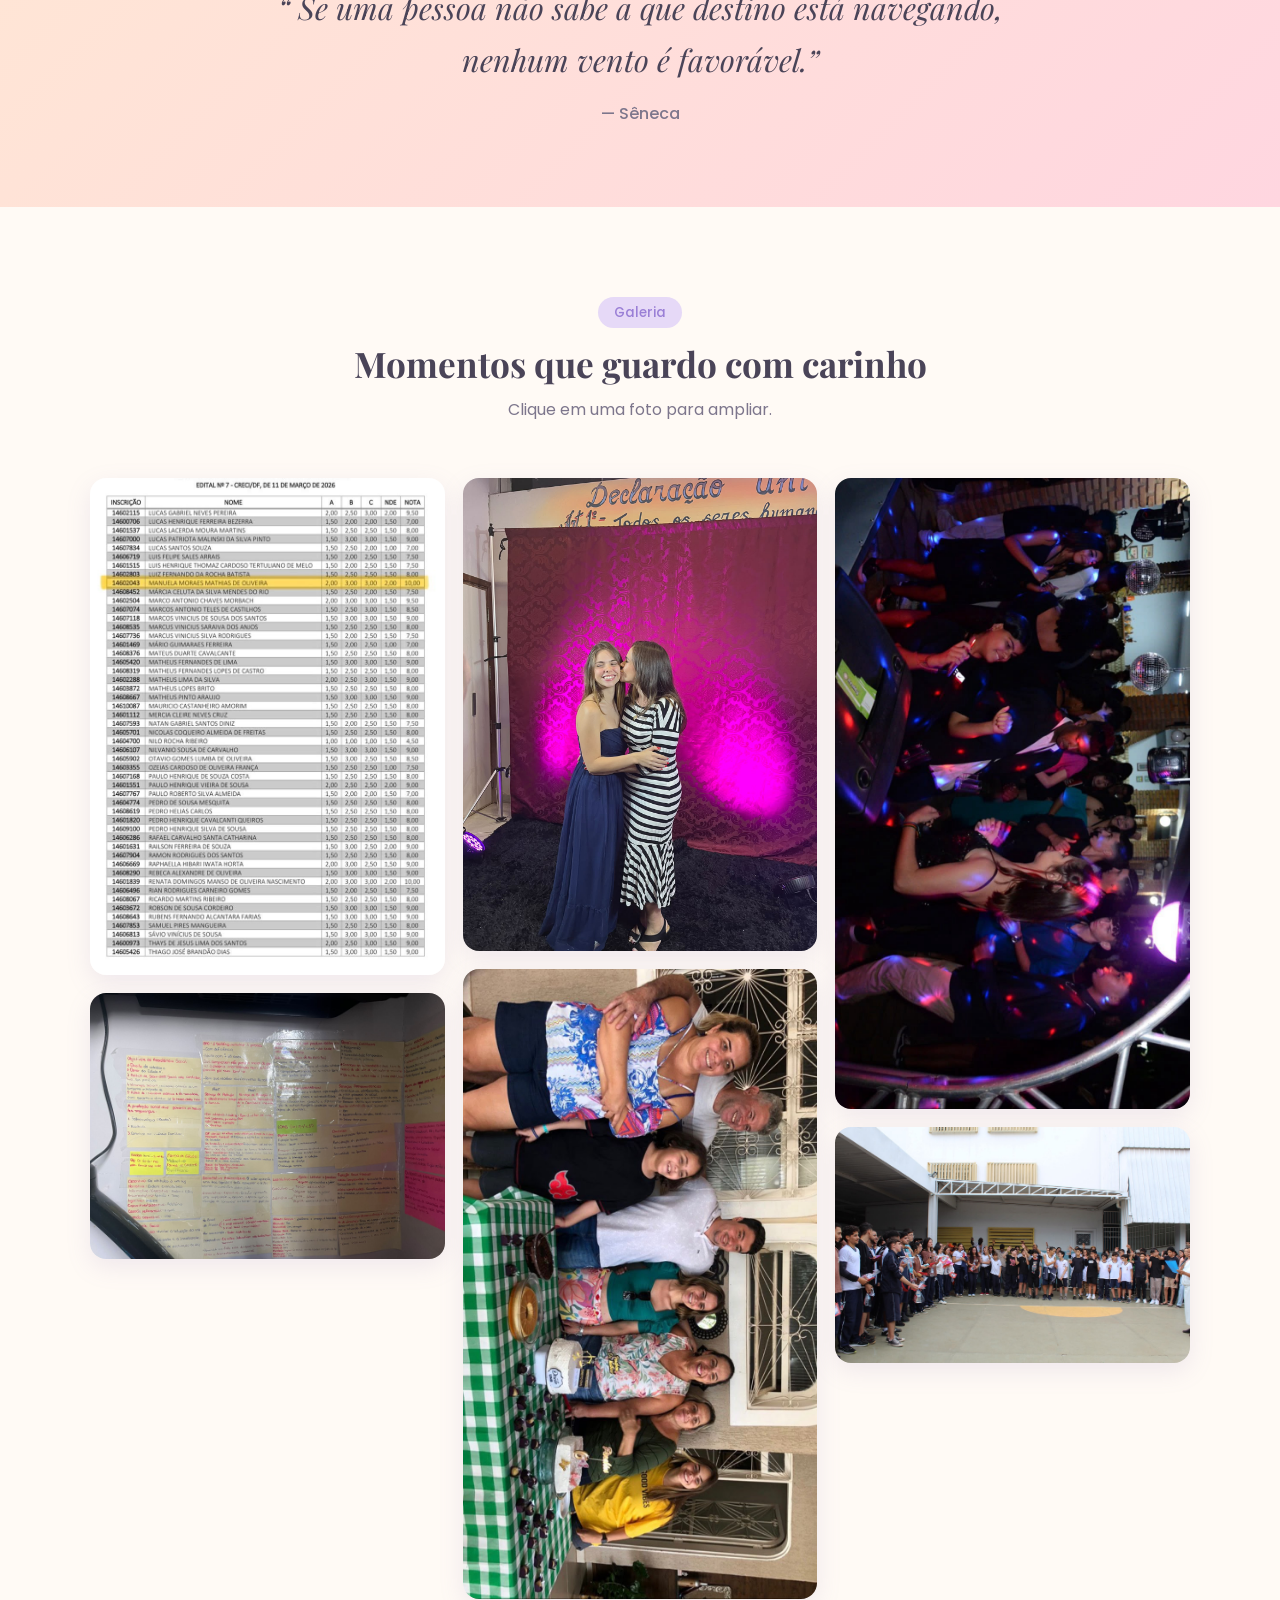
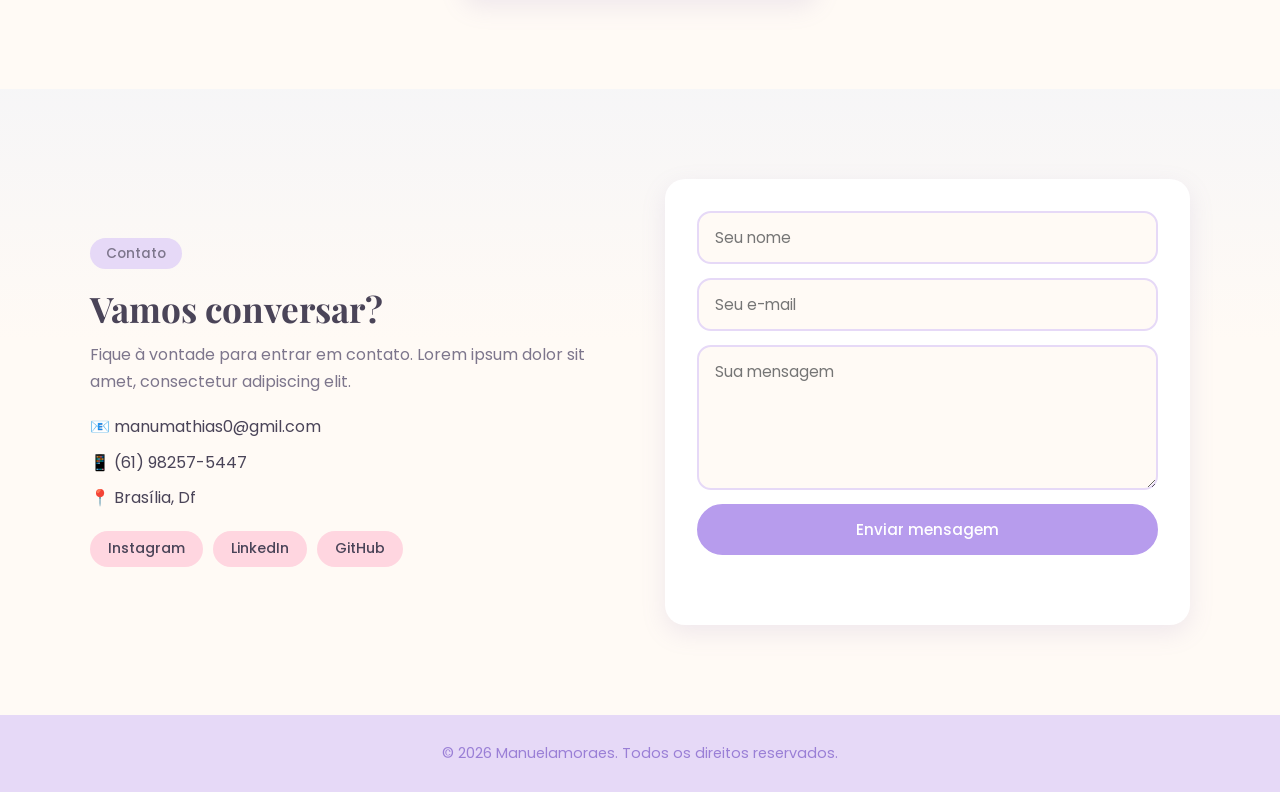
==== commit 097ce8d0: "Update index.html" ====
--- a/index.html
+++ b/index.html
@@ -3,7 +3,7 @@
 <head>
   <meta charset="UTF-8">
   <meta name="viewport" content="width=device-width, initial-scale=1.0">
-  <title>Seu Nome | Biografia</title>
+  <title>Manuela | Biografia</title>
   <meta name="description" content="Site de biografia pessoal">
   <link rel="preconnect" href="https://fonts.googleapis.com">
   <link href="https://fonts.googleapis.com/css2?family=Playfair+Display:wght@600;700&family=Poppins:wght@300;400;500;600&display=swap" rel="stylesheet">
@@ -225,7 +225,7 @@
           </article>
           <article class="card interest reveal">
             <span class="emoji">🎹</span>
-            <h3>Música</h3>
+            <h3>Instrumentos</h3>
             <p>A música também faz parte da minha prática no dia a dia: toco ukulele, pandeiro e cavaco por hobby e pura paixão por tirar um som.</p>
           </article>
           <article class="card interest reveal">
